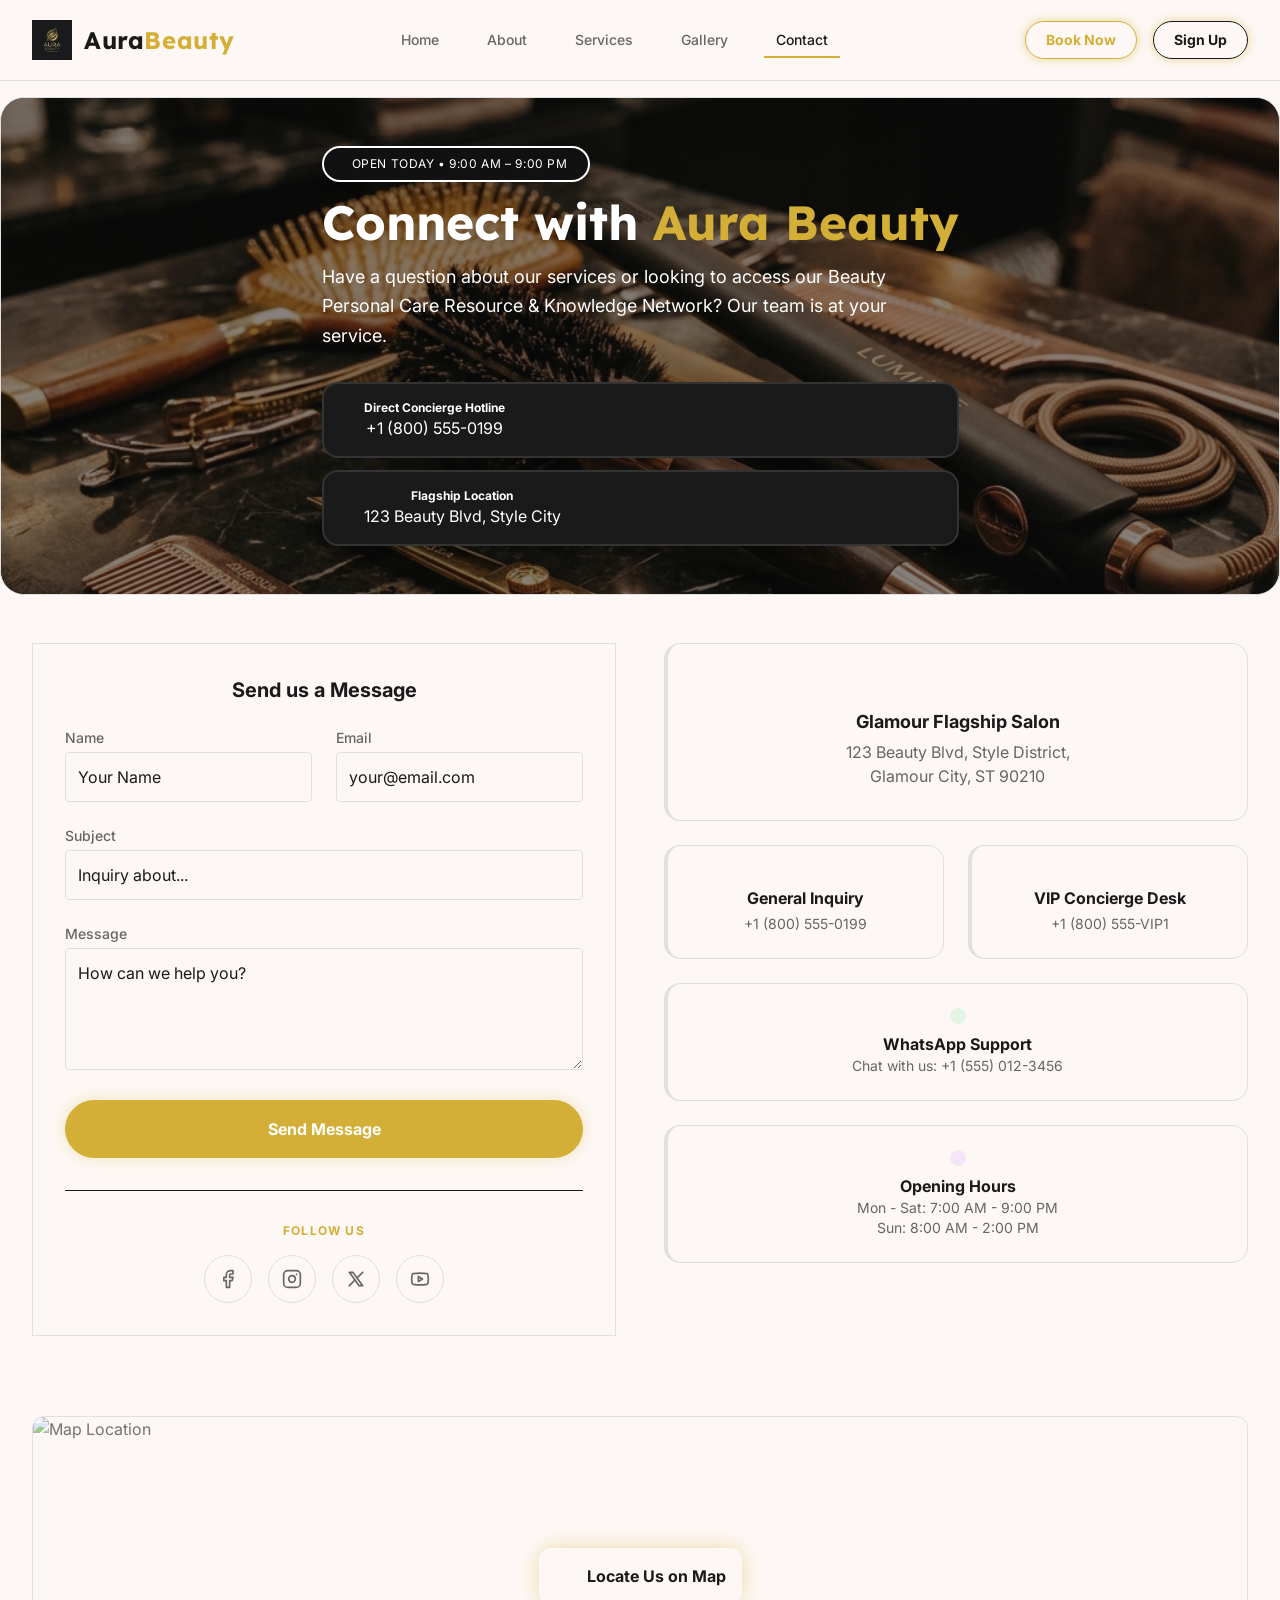
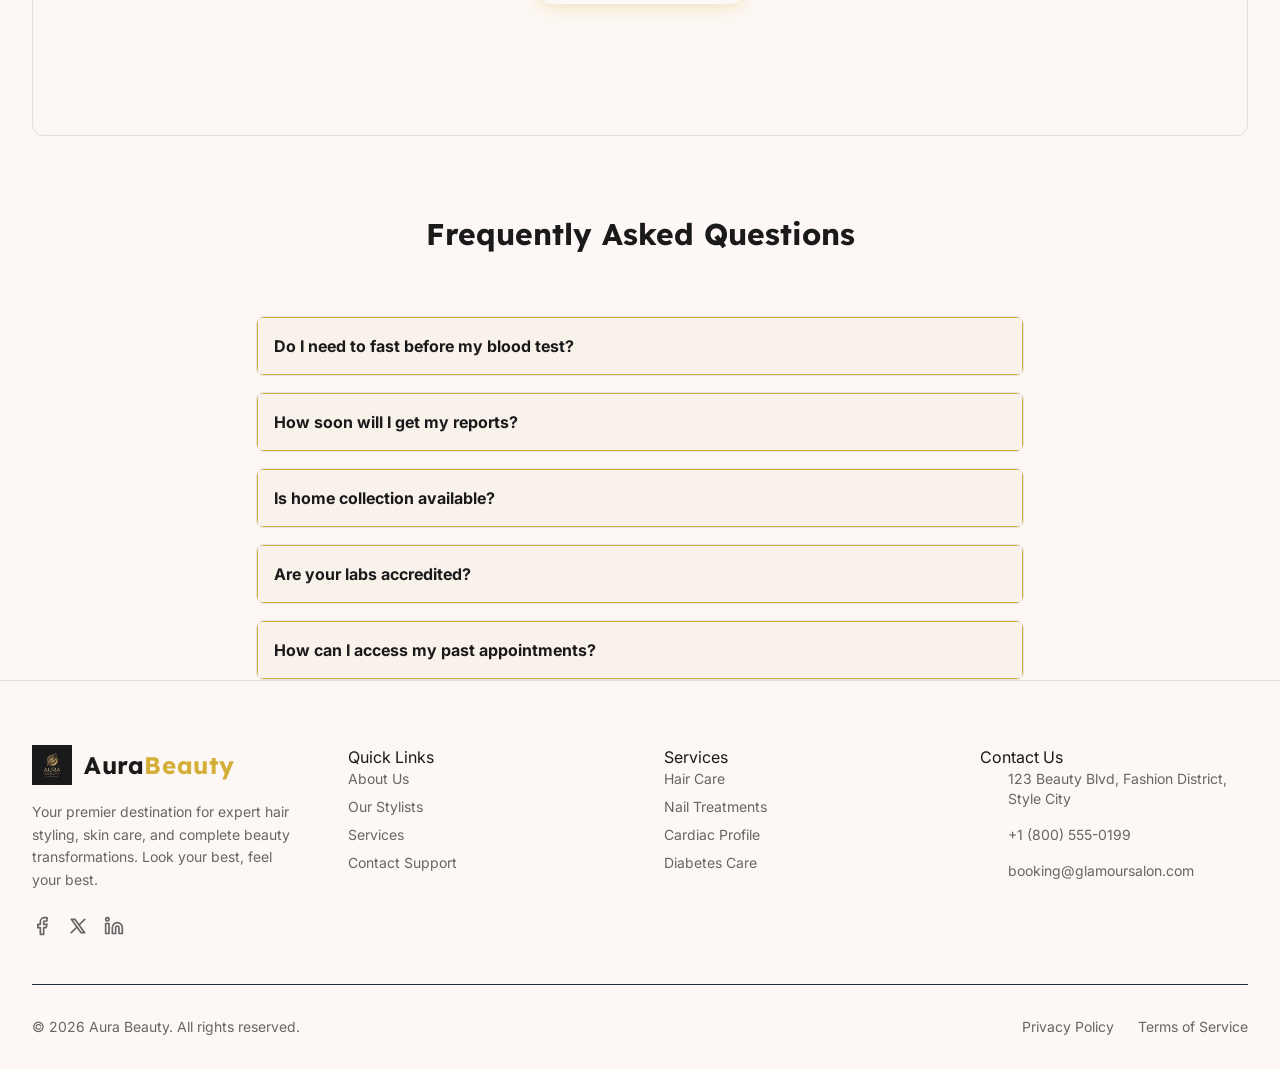
==== contact.html @ f12eea85 "UI/UX Enhancements and Bug Fixes" ====
﻿<!DOCTYPE html>
<html lang="en" data-theme="light">

<head>
    <meta charset="UTF-8">
    <meta name="viewport" content="width=device-width, initial-scale=1.0">
    <title>Contact Us | Aura Beauty</title>
    <meta name="description"
        content="Get in touch with Aura Beauty. We are here to assist you 24/7 with your health inquiries.">

    <!-- Fonts -->
    <link rel="preconnect" href="https://fonts.googleapis.com">
    <link rel="preconnect" href="https://fonts.gstatic.com" crossorigin>
    <link
        href="https://fonts.googleapis.com/css2?family=Inter:wght@300;400;500;700&family=Lexend+Deca:wght@400;700&display=swap"
        rel="stylesheet">

    <!-- CSS -->
    <script src="https://cdn.tailwindcss.com"></script>
    <link rel="stylesheet" href="assets/css/compiled.css">
    <link rel="stylesheet" href="assets/css/style.css">

    <!-- Favicon -->
    <link rel="icon" type="image/png" href="assets/images/new-logo.jpg">

</head>

<body class="bg-brand-bg text-brand-text transition-colors duration-300">

    <!-- Navbar -->
    <nav class="sticky top-0 z-50 bg-brand-bg border-b border-brand-border transition-colors duration-300">
        <div class="max-w-7xl mx-auto px-4 sm:px-6 lg:px-8">
            <div class="flex items-center justify-between h-20">
                <!-- Logo -->
                <a href="index.html" class="flex items-center cursor-pointer shrink-0">
                    <img src="assets/images/new-logo.jpg" alt="Aura Beauty Logo" width="40" height="40" style="max-height:40px; width:auto;" class="h-10 w-10 object-contain">
                    <span class="ms-3 text-2xl font-heading font-bold text-brand-text tracking-wide whitespace-nowrap">
                        Aura<span class="text-brand-accent">Beauty</span>
                    </span>
                </a>

                <!-- Desktop Menu (Centered) -->
                <div class="hidden min-[1100px]:flex items-center justify-center flex-1">
                    <div class="flex items-center gap-6 lg:gap-8">
                        <a href="index.html"
                            class="px-3 py-2 text-sm font-medium text-brand-textSec hover:text-brand-text transition-all duration-300 relative group whitespace-nowrap">Home<span
                                class="absolute bottom-0 start-0 w-full h-0.5 bg-brand-accent transform scale-x-0 group-hover:scale-x-100 transition-transform duration-300"></span>
                        </a>
                        <a href="about.html"
                            class="px-3 py-2 text-sm font-medium text-brand-textSec hover:text-brand-text transition-all duration-300 relative group whitespace-nowrap">
                            About
                            <span
                                class="absolute bottom-0 start-0 w-full h-0.5 bg-brand-accent transform scale-x-0 group-hover:scale-x-100 transition-transform duration-300"></span>
                        </a>
                        <a href="services.html"
                            class="px-3 py-2 text-sm font-medium text-brand-textSec hover:text-brand-text transition-all duration-300 relative group whitespace-nowrap">
                            Services
                            <span
                                class="absolute bottom-0 start-0 w-full h-0.5 bg-brand-accent transform scale-x-0 group-hover:scale-x-100 transition-transform duration-300"></span>
                        </a>
                        <a href="gallery.html"
                            class="px-3 py-2 text-sm font-medium text-brand-textSec hover:text-brand-text transition-all duration-300 relative group whitespace-nowrap">
                            Gallery
                            <span
                                class="absolute bottom-0 start-0 w-full h-0.5 bg-brand-accent transform scale-x-0 group-hover:scale-x-100 transition-transform duration-300"></span>
                        </a>
                        <a href="contact.html"
                            class="px-3 py-2 text-sm font-medium text-brand-text hover:text-brand-text transition-all duration-300 relative group whitespace-nowrap">
                            Contact
                            <span class="absolute bottom-0 start-0 w-full h-0.5 bg-brand-accent transition-transform duration-300"></span>
                        </a>
                    </div>
                </div>

                <!-- Action Buttons -->
                <div class="hidden min-[1100px]:flex items-center space-x-4 shrink-0">
                    <button id="theme-toggle"
                        class="p-2 rounded-full text-brand-textSec hover:text-brand-accent hover:bg-brand-bgSec transition-colors theme-icon"
                        aria-label="Toggle Theme">
                    </button>
                    
                    <a href="appointments.html"
                        class="px-5 py-2 rounded-full border border-brand-accent text-brand-accent hover:bg-brand-accent hover:text-white transition-all duration-300 text-sm font-bold shadow-neon hover:shadow-neon-strong whitespace-nowrap">Book
                        Now</a>
                    <a href="signup.html"
                        class="px-5 py-2 rounded-full border border-brand-accent text-brand-text hover:bg-brand-accent hover:text-white transition-all duration-300 text-sm font-bold shadow-neon hover:shadow-neon-strong whitespace-nowrap">Sign
                        Up</a>
                </div>

                <!-- Mobile Menu Button -->
                <div class="-me-2 flex min-[1100px]:hidden items-center space-x-4">
                    <button id="menu-toggle" aria-label="Toggle Menu"
                        class="inline-flex items-center justify-center p-2 rounded-md text-brand-textSec hover:text-brand-text hover:bg-brand-bgSec focus:outline-none">
                        <i data-lucide="menu" id="menu-open-icon" class="block h-8 w-8 text-brand-accent"></i>
                        <i data-lucide="x" id="menu-close-icon" class="hidden h-8 w-8 text-brand-accent"></i>
                    </button>
                </div>
            </div>
        </div>

        <!-- Mobile Menu (Hidden by default) -->
        <div id="mobile-menu"
            class="hidden min-[1100px]:hidden absolute top-20 start-0 w-full h-screen bg-black/50 z-40">
            <div
                class="absolute end-0 top-0 w-64 h-full bg-brand-bgSec shadow-2xl p-6 flex flex-col space-y-6 transform transition-transform duration-300 border-s border-brand-border overflow-y-auto">
                <div class="flex flex-col space-y-4">
                    <a href="index.html" class="text-lg font-medium text-brand-textSec hover:text-brand-accent">Home</a>
                    <a href="about.html"
                        class="text-lg font-medium text-brand-textSec hover:text-brand-accent">About</a>
                    <a href="services.html"
                        class="text-lg font-medium text-brand-textSec hover:text-brand-accent">Services</a>
                    <a href="gallery.html"
                        class="text-lg font-medium text-brand-textSec hover:text-brand-accent">Gallery</a>
                    <a href="contact.html"
                        class="text-lg font-medium text-brand-textSec hover:text-brand-accent">Contact</a>
                </div>

                <div class="pt-4 border-t border-brand-border flex flex-col space-y-3">
                    <a href="appointments.html"
                        class="px-5 py-2 rounded-full border border-brand-accent text-brand-accent hover:bg-brand-accent hover:text-white transition-all duration-300 text-sm font-bold shadow-neon hover:shadow-neon-strong text-center">Book
                        Now</a>
                    <a href="signup.html"
                        class="px-5 py-2 rounded-full border border-brand-accent text-brand-text hover:bg-brand-accent hover:text-white transition-all duration-300 text-sm font-bold shadow-neon hover:shadow-neon-strong text-center">Sign
                        Up</a>
                    <div class="flex justify-center items-center pt-2">
                        <button id="mobile-theme-toggle"
                            class="p-2 rounded-full text-brand-textSec hover:text-brand-accent hover:bg-brand-bgSec transition-colors theme-icon flex items-center justify-center">
                            <!-- Icon will be inserted by JS -->
                        </button>
                    </div>
                </div>
            </div>
        </div>
    </nav>

    <main class="min-h-screen bg-brand-bg pt-4 pb-12 transition-colors duration-300">
        <!-- Unique Contact Hero Banner -->
        <div
            class="hero-section relative min-h-[55vh] md:min-h-[60vh] lg:min-h-[80vh] py-12 lg:py-16 flex flex-col items-center justify-center mb-12 overflow-hidden rounded-3xl mx-4 sm:mx-6 lg:mx-8 border border-brand-border text-center">
            <!-- Background Image Overlay -->
            <div class="absolute inset-0 z-0">
                <img src="assets/images/salon-cta-bg.png" alt="Aura Beauty Contact"
                    class="w-full h-full object-cover opacity-50 transition-opacity">
                <div
                    class="absolute inset-0 bg-gradient-to-r from-black/85 via-black/65 to-brand-bgSec/70">
                </div>
            </div>
            <div
                class="max-w-7xl mx-auto px-6 lg:px-12 relative z-10 grid grid-cols-1 lg:grid-cols-12 gap-8 items-center">
                <div class="lg:col-span-7 text-left space-y-4">
                    <div
                        class="inline-flex items-center space-x-2 bg-brand-bg border-2 border-emerald-500 rounded-full px-5 py-2 text-emerald-500 dark:text-emerald-400 text-xs font-extrabold uppercase tracking-wider shadow-lg">
                        <span class="relative flex h-2.5 w-2.5 me-1">
                            <span
                                class="animate-ping absolute inline-flex h-full w-full rounded-full bg-emerald-400 opacity-75"></span>
                            <span class="relative inline-flex rounded-full h-2.5 w-2.5 bg-emerald-500"></span>
                        </span>
                        <span>Open Today • 9:00 AM – 9:00 PM</span>
                    </div>
                    <h1 class="hero-title text-4xl md:text-5xl font-heading font-bold text-brand-text drop-shadow-md">
                        Connect with <span class="text-brand-accent gold-text-stroke">Aura Beauty</span>
                    </h1>
                    <p class="hero-desc text-lg text-brand-text font-semibold max-w-xl leading-relaxed drop-shadow-xs">
                        Have a question about our services or looking to access our Beauty Personal Care Resource & Knowledge Network? Our team is at your service.
                    </p>
                </div>

                <!-- Quick Connect Info Pills -->
                <div class="lg:col-span-5 space-y-3">
                    <div
                        class="flex items-center p-4 bg-brand-bgSec border-2 border-brand-accent/60 rounded-2xl shadow-xl hover:border-brand-accent transition-all">
                        <div class="p-3 bg-brand-accent/20 rounded-xl me-4 shrink-0 shadow-inner">
                            <i data-lucide="phone-call" class="h-6 w-6 text-brand-accent"></i>
                        </div>
                        <div>
                            <span class="text-xs text-brand-textSec font-bold block">Direct Concierge Hotline</span>
                            <span class="text-base md:text-lg font-extrabold text-brand-text block">+1 (800) 555-0199</span>
                        </div>
                    </div>

                    <div
                        class="flex items-center p-4 bg-brand-bgSec border-2 border-brand-accent/60 rounded-2xl shadow-xl hover:border-brand-accent transition-all">
                        <div class="p-3 bg-brand-accent/20 rounded-xl me-4 shrink-0 shadow-inner">
                            <i data-lucide="map-pin" class="h-6 w-6 text-brand-accent"></i>
                        </div>
                        <div>
                            <span class="text-xs text-brand-textSec font-bold block">Flagship Location</span>
                            <span class="text-base md:text-lg font-extrabold text-brand-text block">123 Beauty Blvd, Style City</span>
                        </div>
                    </div>
                </div>
            </div>
        </div>

        <div class="max-w-7xl mx-auto px-4 sm:px-6 lg:px-8">
            <div class="grid grid-cols-1 lg:grid-cols-2 gap-12 mb-20">
                <!-- Contact Form -->
                <div class="bg-brand-bgSec/40 border border-brand-border p-8 rounded-[24px]">
                    <h3 class="text-xl font-bold text-brand-text mb-6 text-center">Send us a Message</h3>
                    <form class="space-y-6" onsubmit="event.preventDefault(); alert('Message sent successfully!');">
                        <div class="grid grid-cols-1 md:grid-cols-2 gap-6">
                            <div>
                                <label class="block text-sm font-medium text-brand-textSec mb-1">Name</label>
                                <input type="text"
                                    class="w-full bg-brand-bg border border-brand-border rounded p-3 text-brand-text focus:border-brand-accent focus:outline-none"
                                    placeholder="Your Name" required>
                            </div>
                            <div>
                                <label class="block text-sm font-medium text-brand-textSec mb-1">Email</label>
                                <input type="email"
                                    class="w-full bg-brand-bg border border-brand-border rounded p-3 text-brand-text focus:border-brand-accent focus:outline-none"
                                    placeholder="your@email.com" required>
                            </div>
                        </div>
                        <div>
                            <label class="block text-sm font-medium text-brand-textSec mb-1">Subject</label>
                            <input type="text"
                                class="w-full bg-brand-bg border border-brand-border rounded p-3 text-brand-text focus:border-brand-accent focus:outline-none"
                                placeholder="Inquiry about..." required>
                        </div>
                        <div>
                            <label class="block text-sm font-medium text-brand-textSec mb-1">Message</label>
                            <textarea rows="4"
                                class="w-full bg-brand-bg border border-brand-border rounded p-3 text-brand-text focus:border-brand-accent focus:outline-none"
                                placeholder="How can we help you?" required></textarea>
                        </div>
                        <button type="submit"
                            class="w-full py-4 rounded-full bg-brand-accent text-white font-bold shadow-[0_0_15px_rgba(212,175,55,0.3)] hover:shadow-[0_0_25px_rgba(212,175,55,0.6)] hover:bg-brand-accentSec transition-all duration-300">
                            Send Message
                        </button>
                    </form>

                    <!-- Follow Us Section -->
                    <div class="mt-8 pt-8 border-t border-brand-border/50 text-center">
                        <span class="block text-brand-accent text-xs font-bold uppercase tracking-widest mb-4">Follow
                            Us</span>
                        <div class="flex justify-center space-x-4">
                            <a href="#"
                                class="w-12 h-12 rounded-full border border-brand-border flex items-center justify-center text-brand-textSec hover:text-brand-accent hover:border-brand-accent hover:bg-brand-bgSec hover:scale-110 transition-all duration-300 hover:shadow-[0_0_15px_rgba(212,175,55,0.4)]">
                                <svg xmlns="http://www.w3.org/2000/svg" width="20" height="20" viewBox="0 0 24 24"
                                    fill="none" stroke="currentColor" stroke-width="2" stroke-linecap="round"
                                    stroke-linejoin="round" class="h-5 w-5">
                                    <path d="M18 2h-3a5 5 0 0 0-5 5v3H7v4h3v8h4v-8h3l1-4h-4V7a1 1 0 0 1 1-1h3z" />
                                </svg>
                            </a>
                            <a href="#"
                                class="w-12 h-12 rounded-full border border-brand-border flex items-center justify-center text-brand-textSec hover:text-brand-accent hover:border-brand-accent hover:bg-brand-bgSec hover:scale-110 transition-all duration-300 hover:shadow-[0_0_15px_rgba(212,175,55,0.4)]">
                                <svg xmlns="http://www.w3.org/2000/svg" width="20" height="20" viewBox="0 0 24 24"
                                    fill="none" stroke="currentColor" stroke-width="2" stroke-linecap="round"
                                    stroke-linejoin="round" class="h-5 w-5">
                                    <rect width="20" height="20" x="2" y="2" rx="5" ry="5" />
                                    <path d="M16 11.37A4 4 0 1 1 12.63 8 4 4 0 0 1 16 11.37z" />
                                    <line x1="17.5" x2="17.51" y1="6.5" y2="6.5" />
                                </svg>
                            </a>
                            <a href="#"
                                class="w-12 h-12 rounded-full border border-brand-border flex items-center justify-center text-brand-textSec hover:text-brand-accent hover:border-brand-accent hover:bg-brand-bgSec hover:scale-110 transition-all duration-300 hover:shadow-[0_0_15px_rgba(212,175,55,0.4)]">
                                <svg xmlns="http://www.w3.org/2000/svg" width="20" height="20" viewBox="0 0 24 24"
                                    fill="none" stroke="currentColor" stroke-width="2" stroke-linecap="round"
                                    stroke-linejoin="round" class="h-5 w-5">
                                    <path d="M4 4l11.733 16h4.267l-11.733 -16z" />
                                    <path d="M4 20l6.768 -6.768m2.46 -2.46l6.772 -6.772" />
                                </svg>
                            </a>
                            <a href="#"
                                class="w-12 h-12 rounded-full border border-brand-border flex items-center justify-center text-brand-textSec hover:text-brand-accent hover:border-brand-accent hover:bg-brand-bgSec hover:scale-110 transition-all duration-300 hover:shadow-[0_0_15px_rgba(212,175,55,0.4)]">
                                <svg xmlns="http://www.w3.org/2000/svg" width="20" height="20" viewBox="0 0 24 24"
                                    fill="none" stroke="currentColor" stroke-width="2" stroke-linecap="round"
                                    stroke-linejoin="round" class="h-5 w-5">
                                    <path
                                        d="M2.5 17a24.12 24.12 0 0 1 0-10 2 2 0 0 1 1.4-1.4 49.56 49.56 0 0 1 16.2 0A2 2 0 0 1 21.5 7a24.12 24.12 0 0 1 0 10 2 2 0 0 1-1.4 1.4 49.55 49.55 0 0 1-16.2 0A2 2 0 0 1 2.5 17z" />
                                    <path d="m10 15 5-3-5-3z" />
                                </svg>
                            </a>
                        </div>
                    </div>
                </div>

                <!-- Contact Info -->
                <div class="space-y-6">
                    <div
                        class="bg-linear-to-br from-brand-bgSec to-brand-bg border border-brand-border border-s-4 border-s-brand-accent p-8 rounded-2xl text-center">
                        <div class="flex flex-col items-center space-y-2">
                            <div class="p-3 bg-brand-bg rounded-lg text-brand-accent"><i data-lucide="map-pin"
                                    class="h-8 w-8"></i></div>
                            <div>
                                <h4 class="font-bold text-brand-text text-lg">Glamour Flagship Salon</h4>
                                <p class="text-brand-textSec mt-1">123 Beauty Blvd, Style District,<br>Glamour City, ST 90210</p>
                            </div>
                        </div>
                    </div>

                    <div class="grid grid-cols-1 md:grid-cols-2 gap-6 text-center">
                        <div
                            class="bg-brand-bgSec/40 border border-brand-border border-s-4 border-s-blue-500 p-6 rounded-2xl flex flex-col items-center">
                            <div class="mb-4 text-blue-400"><i data-lucide="phone" class="h-6 w-6"></i></div>
                            <h4 class="font-bold text-brand-text">General Inquiry</h4>
                            <p class="text-brand-textSec text-sm mt-1">+1 (800) 555-0199</p>
                        </div>
                        <div
                            class="bg-brand-bgSec/40 border border-brand-border border-s-4 border-s-brand-accent p-6 rounded-2xl flex flex-col items-center">
                            <div class="mb-4 text-brand-accent"><i data-lucide="sparkles" class="h-6 w-6"></i></div>
                            <h4 class="font-bold text-brand-text">VIP Concierge Desk</h4>
                            <p class="text-brand-textSec text-sm mt-1">+1 (800) 555-VIP1</p>
                        </div>
                    </div>

                    <div
                        class="bg-brand-bgSec/40 border border-brand-border border-s-4 border-s-green-500 p-6 rounded-2xl text-center">
                        <div class="flex flex-col items-center space-y-2">
                            <div class="p-2 bg-green-500/10 rounded-full text-green-500"><i data-lucide="message-circle"
                                    class="h-6 w-6"></i></div>
                            <div>
                                <h4 class="font-bold text-brand-text">WhatsApp Support</h4>
                                <p class="text-brand-textSec text-sm">Chat with us: +1 (555) 012-3456</p>
                            </div>
                        </div>
                    </div>

                    <div
                        class="bg-brand-bgSec/40 border border-brand-border border-s-4 border-s-purple-500 p-6 rounded-2xl text-center">
                        <div class="flex flex-col items-center space-y-2">
                            <div class="p-2 bg-purple-500/10 rounded-full text-purple-500"><i data-lucide="clock"
                                    class="h-6 w-6"></i></div>
                            <div>
                                <h4 class="font-bold text-brand-text">Opening Hours</h4>
                                <p class="text-brand-textSec text-sm">Mon - Sat: 7:00 AM - 9:00 PM</p>
                                <p class="text-brand-textSec text-sm">Sun: 8:00 AM - 2:00 PM</p>
                            </div>
                        </div>
                    </div>
                </div>
            </div>

            <!-- Map Placeholder -->
            <div class="mb-20 rounded-xl overflow-hidden border border-brand-border h-80 relative group">
                <img src="https://images.unsplash.com/photo-1524661135-423995f22d0b?ixlib=rb-1.2.1&auto=format&fit=crop&w=1950&q=80"
                    alt="Map Location"
                    class="w-full h-full object-cover opacity-60 group-hover:opacity-40 transition-opacity" />
                <div class="absolute inset-0 flex items-center justify-center">
                    <div class="bg-brand-bg/90 p-4 rounded-xl flex items-center shadow-[0_0_20px_rgba(212,175,55,0.4)]">
                        <i data-lucide="map-pin" class="text-brand-accent h-6 w-6 me-2"></i>
                        <span class="font-bold text-brand-text">Locate Us on Map</span>
                    </div>
                </div>
            </div>

            <!-- FAQ Section -->
            <div class="max-w-3xl mx-auto">
                <div class="text-center mb-16">
                    <h2 class="text-3xl font-heading font-bold text-brand-text mb-4">Frequently Asked Questions</h2>
                </div>
                <div class="space-y-4">
                    <!-- FAQ 1 -->
                    <div class="border border-brand-border rounded-lg bg-brand-bgSec overflow-hidden">
                        <button
                            onclick="this.nextElementSibling.classList.toggle('hidden'); this.querySelector('.faq-icon-up').classList.toggle('hidden'); this.querySelector('.faq-icon-down').classList.toggle('hidden');"
                            class="w-full flex justify-between items-center p-4 text-left hover:bg-brand-bg transition-colors focus:outline-none">
                            <span class="font-bold text-brand-text">Do I need to fast before my blood test?</span>
                            <i data-lucide="chevron-down" class="faq-icon-down h-5 w-5 text-brand-textSec"></i>
                            <i data-lucide="chevron-up" class="faq-icon-up h-5 w-5 text-brand-accent hidden"></i>
                        </button>
                        <div
                            class="hidden p-4 pt-0 text-brand-textSec text-sm border-t border-brand-border mt-2 bg-brand-bg/50">
                            For tests like Lipid Profile and Fasting Blood Sugar, 10-12 hours of fasting is required.
                            For others like CBC, no fasting is needed. Please check the specific test details.
                        </div>
                    </div>
                    <!-- FAQ 2 -->
                    <div class="border border-brand-border rounded-lg bg-brand-bgSec overflow-hidden">
                        <button
                            onclick="this.nextElementSibling.classList.toggle('hidden'); this.querySelector('.faq-icon-up').classList.toggle('hidden'); this.querySelector('.faq-icon-down').classList.toggle('hidden');"
                            class="w-full flex justify-between items-center p-4 text-left hover:bg-brand-bg transition-colors focus:outline-none">
                            <span class="font-bold text-brand-text">How soon will I get my reports?</span>
                            <i data-lucide="chevron-down" class="faq-icon-down h-5 w-5 text-brand-textSec"></i>
                            <i data-lucide="chevron-up" class="faq-icon-up h-5 w-5 text-brand-accent hidden"></i>
                        </button>
                        <div
                            class="hidden p-4 pt-0 text-brand-textSec text-sm border-t border-brand-border mt-2 bg-brand-bg/50">
                            Most routine reports (CBC, Thyroid, Sugar) are available within 6-12 hours. Specialized
                            tests may take 24-48 hours. You will be notified via SMS.
                        </div>
                    </div>
                    <!-- FAQ 3 -->
                    <div class="border border-brand-border rounded-lg bg-brand-bgSec overflow-hidden">
                        <button
                            onclick="this.nextElementSibling.classList.toggle('hidden'); this.querySelector('.faq-icon-up').classList.toggle('hidden'); this.querySelector('.faq-icon-down').classList.toggle('hidden');"
                            class="w-full flex justify-between items-center p-4 text-left hover:bg-brand-bg transition-colors focus:outline-none">
                            <span class="font-bold text-brand-text">Is home collection available?</span>
                            <i data-lucide="chevron-down" class="faq-icon-down h-5 w-5 text-brand-textSec"></i>
                            <i data-lucide="chevron-up" class="faq-icon-up h-5 w-5 text-brand-accent hidden"></i>
                        </button>
                        <div
                            class="hidden p-4 pt-0 text-brand-textSec text-sm border-t border-brand-border mt-2 bg-brand-bg/50">
                            Yes, we offer home sample collection for a nominal fee of $15. You can select this option
                            while booking your appointment.
                        </div>
                    </div>
                    <!-- FAQ 4 -->
                    <div class="border border-brand-border rounded-lg bg-brand-bgSec overflow-hidden">
                        <button
                            onclick="this.nextElementSibling.classList.toggle('hidden'); this.querySelector('.faq-icon-up').classList.toggle('hidden'); this.querySelector('.faq-icon-down').classList.toggle('hidden');"
                            class="w-full flex justify-between items-center p-4 text-left hover:bg-brand-bg transition-colors focus:outline-none">
                            <span class="font-bold text-brand-text">Are your labs accredited?</span>
                            <i data-lucide="chevron-down" class="faq-icon-down h-5 w-5 text-brand-textSec"></i>
                            <i data-lucide="chevron-up" class="faq-icon-up h-5 w-5 text-brand-accent hidden"></i>
                        </button>
                        <div
                            class="hidden p-4 pt-0 text-brand-textSec text-sm border-t border-brand-border mt-2 bg-brand-bg/50">
                            Absolutely. Aura Beauty is certified and licensed, ensuring the highest standards of
                            safety
                            and beauty care.
                        </div>
                    </div>
                    <!-- FAQ 5 -->
                    <div class="border border-brand-border rounded-lg bg-brand-bgSec overflow-hidden">
                        <button
                            onclick="this.nextElementSibling.classList.toggle('hidden'); this.querySelector('.faq-icon-up').classList.toggle('hidden'); this.querySelector('.faq-icon-down').classList.toggle('hidden');"
                            class="w-full flex justify-between items-center p-4 text-left hover:bg-brand-bg transition-colors focus:outline-none">
                            <span class="font-bold text-brand-text">How can I access my past appointments?</span>
                            <i data-lucide="chevron-down" class="faq-icon-down h-5 w-5 text-brand-textSec"></i>
                            <i data-lucide="chevron-up" class="faq-icon-up h-5 w-5 text-brand-accent hidden"></i>
                        </button>
                        <div
                            class="hidden p-4 pt-0 text-brand-textSec text-sm border-t border-brand-border mt-2 bg-brand-bg/50">
                            You can log in to your account using your email and password to view and
                            manage historical bookings.
                        </div>
                    </div>
                </div>
            </div>
        </div>
    </main>

    <!-- Footer -->
    <footer class="bg-brand-bg border-t border-brand-border pt-16 pb-8 transition-colors duration-300">
        <div class="max-w-7xl mx-auto px-4 sm:px-6 lg:px-8">
            <div class="grid grid-cols-1 md:grid-cols-2 lg:grid-cols-4 gap-12 mb-12">
                <div class="space-y-4">
                    <a href="index.html" class="flex items-center cursor-pointer">
                        <img src="assets/images/new-logo.jpg" alt="Aura Beauty Logo" class="h-10 w-10 object-contain">
                        <span class="ms-3 text-2xl font-heading font-bold text-brand-text tracking-wide">
                            Aura<span class="text-brand-accent">Beauty</span>
                        </span>
                    </a>
                    <p class="text-brand-textSec text-sm leading-relaxed">
                        Your premier destination for expert hair styling, skin care, and complete beauty
                        transformations. Look your best, feel your best.
                    </p>
                    <div class="flex gap-4 pt-2">
                        <a href="#"><svg xmlns="http://www.w3.org/2000/svg" width="24" height="24" viewBox="0 0 24 24" fill="none" stroke="currentColor" stroke-width="2" stroke-linecap="round" stroke-linejoin="round" class="h-5 w-5 text-brand-textSec cursor-pointer hover:text-brand-accent hover:-translate-y-1 transition-all duration-300"><path d="M18 2h-3a5 5 0 0 0-5 5v3H7v4h3v8h4v-8h3l1-4h-4V7a1 1 0 0 1 1-1h3z"></path></svg></a>
                        <a href="#"><svg xmlns="http://www.w3.org/2000/svg" width="24" height="24" viewBox="0 0 24 24" fill="none" stroke="currentColor" stroke-width="2" stroke-linecap="round" stroke-linejoin="round" class="h-5 w-5 text-brand-textSec cursor-pointer hover:text-brand-accent hover:-translate-y-1 transition-all duration-300"><path d="M4 4l11.733 16h4.267l-11.733 -16z"></path><path d="M4 20l6.768 -6.768m2.46 -2.46l6.772 -6.772"></path></svg></a>
                        <a href="#"><svg xmlns="http://www.w3.org/2000/svg" width="24" height="24" viewBox="0 0 24 24" fill="none" stroke="currentColor" stroke-width="2" stroke-linecap="round" stroke-linejoin="round" class="h-5 w-5 text-brand-textSec cursor-pointer hover:text-brand-accent hover:-translate-y-1 transition-all duration-300"><path d="M16 8a6 6 0 0 1 6 6v7h-4v-7a2 2 0 0 0-2-2 2 2 0 0 0-2 2v7h-4v-7a6 6 0 0 1 6-6z"></path><rect x="2" y="9" width="4" height="12"></rect><circle cx="4" cy="4" r="2"></circle></svg></a>
                    </div>
                </div>

                <div>
                    <h3 class=\"text-brand-text font-bold mb-4 inline-block pb-1\">Quick
                        Links</h3>
                    <ul class="space-y-2 text-sm text-brand-textSec">
                        <li><a href="about.html" class=\"text-brand-textSec\">About Us</a></li>
                        <li><a href="about.html" class=\"text-brand-textSec\">Our Stylists</a>
                        </li>
                        <li><a href="services.html" class=\"text-brand-textSec\">Services</a>
                        </li>
                        <li><a href="contact.html" class=\"text-brand-textSec\">Contact Support</a>
                        </li>
                    </ul>
                </div>

                <div>
                    <h3 class=\"text-brand-text font-bold mb-4 inline-block pb-1\">Services
                    </h3>
                    <ul class="space-y-2 text-sm text-brand-textSec">
                        <li><a href="services.html?category=Hair Care"
                                class=\"text-brand-textSec\">Hair Care</a></li>
                        <li><a href="services.html?category=Nail Treatments"
                                class=\"text-brand-textSec\">Nail Treatments</a></li>
                        <li><a href="services.html?category=Cardiac"
                                class=\"text-brand-textSec\">Cardiac Profile</a></li>
                        <li><a href="services.html?category=Diabetes"
                                class=\"text-brand-textSec\">Diabetes Care</a></li>
                    </ul>
                </div>

                <div>
                    <h3 class=\"text-brand-text font-bold mb-4 inline-block pb-1\">Contact Us
                    </h3>
                    <ul class="space-y-4 text-sm text-brand-textSec">
                        <li class="flex items-start">
                            <i data-lucide="map-pin" class="h-5 w-5 text-brand-accent me-2 shrink-0"></i>
                            <span>123 Beauty Blvd, Fashion District, Style City</span>
                        </li>
                        <li class="flex items-center">
                            <i data-lucide="phone" class="h-5 w-5 text-brand-accent me-2 shrink-0"></i>
                            <span>+1 (800) 555-0199</span>
                        </li>
                        <li class="flex items-center">
                            <i data-lucide="mail" class="h-5 w-5 text-brand-accent me-2 shrink-0"></i>
                            <span>booking@glamoursalon.com</span>
                        </li>
                    </ul>
                </div>
            </div>

            <div class="border-t border-gray-800 pt-8 flex flex-col md:flex-row justify-between items-center">
                <p class="text-brand-textSec text-sm">© 2026 Aura Beauty. All rights reserved.</p>
                <div class="flex space-x-6 text-sm text-brand-textSec mt-4 md:mt-0">
                    <a href="#" class="hover:text-brand-text">Privacy Policy</a>
                    <a href="#" class="hover:text-brand-text">Terms of Service</a>
                </div>
            </div>
        </div>
    </footer>

    <!-- Scripts -->
    <script src="https://unpkg.com/lucide@latest"></script>
    <script>
        lucide.createIcons();
    </script>
    <script src="assets/js/main.js"></script>
</body>

</html>
---- assets/css/style.css ----
@import "tailwindcss";

:root {
  --color-brand-bg: var(--brand-bg);
  --color-brand-bgSec: var(--brand-bgSec);
  --color-brand-accent: var(--brand-accent);
  --color-brand-accentSec: var(--brand-accentSec);
  --color-brand-text: var(--brand-text);
  --color-brand-textSec: var(--brand-textSec);
  --color-brand-border: var(--brand-border);
  --font-heading: 'Lexend Deca', sans-serif;
  --shadow-neon: 0 0 10px rgba(212, 175, 55, 0.5);
  --shadow-neon-strong: 0 0 20px rgba(212, 175, 55, 0.8);
}

:root {
  /* Default Dark Mode */
  --brand-bg: #111111;
  --brand-bgSec: #1a1a1a;
  --brand-accent: #d4af37;
  --brand-accentSec: #c5a059;
  --brand-text: #FFFFFF;
  --brand-textSec: #cccccc;
  --brand-border: #333333;
}

[data-theme='light'] {
  --brand-bg: #FDF8F5;
  --brand-bgSec: #F9F2EB;
  --brand-accent: #d4af37;
  --brand-accentSec: #c5a059;
  --brand-text: #1a1a1a;
  --brand-textSec: #666666;
  --brand-border: #e0e0e0;
}

body {
  background-color: var(--brand-bg);
  color: var(--brand-text);
  transition: background-color 0.3s ease, color 0.3s ease;
  font-family: 'Inter', -apple-system, BlinkMacSystemFont, 'Segoe UI', Roboto, Oxygen, Ubuntu, Cantarell, 'Open Sans', 'Helvetica Neue', sans-serif;
  margin: 0;
}

.font-heading {
  font-family: 'Lexend Deca', sans-serif;
}

.scrollbar-hide::-webkit-scrollbar {
  display: none;
}

.scrollbar-hide {
  -ms-overflow-style: none;
  scrollbar-width: none;
}

/* Animations */
@keyframes float {

  0%,
  100% {
    transform: translateY(0);
  }

  50% {
    transform: translateY(-20px);
  }
}

.animate-float {
  animation: float 6s ease-in-out infinite;
}

.shadow-neon {
  box-shadow: 0 0 10px rgba(212, 175, 55, 0.5);
}

.shadow-neon-strong {
  box-shadow: 0 0 20px rgba(212, 175, 55, 0.8);
}

/* Base Tailwind-like Utility overrides */
.bg-brand-bg {
  background-color: var(--brand-bg);
}

.bg-brand-bgSec {
  background-color: var(--brand-bgSec);
}

.text-brand-text {
  color: var(--brand-text);
}

.text-brand-textSec {
  color: var(--brand-textSec);
}

.text-brand-accent {
  color: var(--brand-accent);
}

.border-brand-border {
  border-color: var(--brand-border);
}

/* Home V2 Specific */
@keyframes marquee {
  0% {
    transform: translateX(0);
  }

  100% {
    transform: translateX(-50%);
  }
}

@keyframes pulse-slow {

  0%,
  100% {
    opacity: 0.2;
    transform: scale(1);
  }

  50% {
    opacity: 0.4;
    transform: scale(1.1);
  }
}

.animate-pulse-slow {
  animation: pulse-slow 8s ease-in-out infinite;
}

.perspective-1000 {
  perspective: 1000px;
}

.rotate-y-12 {
  transform: rotateY(12deg);
}

/* ========================================
   Universal Button Styling
   ======================================== */

/* Smooth transitions for all interactive elements */
a[class*="rounded-full"][class*="px-"],
button,
input[type="submit"] {
  transition: transform 0.3s ease, box-shadow 0.3s ease, background-color 0.3s ease, color 0.3s ease, border-color 0.3s ease !important;
}

/* Hover lift for interactive elements */
a[class*="rounded-full"][class*="px-"]:hover,
button:not(.theme-icon):not(#menu-toggle):hover,
input[type="submit"]:hover {
  transform: translateY(-3px) !important;
}

/* Outlined / bordered buttons - gold border, invert on hover */
button:not(.theme-icon):not(#menu-toggle):not(.icon-btn):not(.social-btn),
input[type="submit"] {
  border: 1px solid var(--brand-accent) !important;
}

button:not(.theme-icon):not(#menu-toggle):not(.icon-btn):not(.social-btn):hover,
input[type="submit"]:hover {
  background-color: var(--brand-accent) !important;
  color: #111 !important;
  /* distinct text color on hover for outlined buttons */
}

/* Gold text utility for hero visibility */
.hero-gold-text,
.text-brand-accent-stroke,
.gold-text-stroke {
  color: var(--brand-accent) !important;
  text-shadow: none !important;
  -webkit-text-stroke: 0 !important;
}

/* ========================================
   Hero Section Universal Dark Theme Lock
   ======================================== */

/* Ensure Hero Section ALWAYS maintains dark mode appearance in both Light and Dark themes */
.hero-section,
[data-theme='light'] .hero-section {
  background-color: #111111 !important;
  color: #ffffff !important;
}

/* Force hero headings to stay bright WHITE in all themes */
.hero-section h1,
.hero-section h2,
.hero-section h3,
.hero-title,
[data-theme='light'] .hero-section h1,
[data-theme='light'] .hero-section h2,
[data-theme='light'] .hero-section h3,
[data-theme='light'] .hero-title {
  color: #ffffff !important;
  -webkit-text-stroke: 0 !important;
  text-shadow: none !important;
}

/* Force hero subtext to stay bright WHITE in all themes */
.hero-section p,
.hero-desc,
[data-theme='light'] .hero-section p,
[data-theme='light'] .hero-desc {
  color: #e5e5e5 !important;
  -webkit-text-stroke: 0 !important;
  text-shadow: none !important;
}

/* Force gold accent text in hero sections to stay GOLD in all themes */
.hero-section .text-brand-accent,
.hero-section .gold-text-stroke,
.hero-section .hero-gold-text,
.hero-section .text-brand-accent-stroke,
[data-theme='light'] .hero-section .text-brand-accent,
[data-theme='light'] .hero-section .gold-text-stroke,
[data-theme='light'] .hero-section .hero-gold-text {
  color: #d4af37 !important;
  -webkit-text-stroke: 0 !important;
  text-shadow: none !important;
}

/* Force badge pills and category pills in hero section to stay dark background with gold/white text */
.hero-section div[class*="rounded-full"][class*="border-2"],
.hero-section span[class*="rounded-full"]:not(.bg-brand-accent):not(.text-black),
[data-theme='light'] .hero-section div[class*="rounded-full"][class*="border-2"],
[data-theme='light'] .hero-section span[class*="rounded-full"]:not(.bg-brand-accent):not(.text-black) {
  background-color: #111111 !important;
  color: #ffffff !important;
}

.hero-section span[class*="rounded-full"].bg-brand-accent,
.hero-section span[class*="rounded-full"].text-black,
[data-theme='light'] .hero-section span[class*="rounded-full"].bg-brand-accent,
[data-theme='light'] .hero-section span[class*="rounded-full"].text-black {
  background-color: var(--brand-accent) !important;
  color: #000000 !important;
}

/* Force stat cards inside hero section to stay dark background with white text & gold numbers */
.hero-section div[class*="bg-brand-bgSec"],
[data-theme='light'] .hero-section div[class*="bg-brand-bgSec"] {
  background-color: #1a1a1a !important;
  border-color: #333333 !important;
}

.hero-section div[class*="bg-brand-bgSec"] span:not(.text-black),
[data-theme='light'] .hero-section div[class*="bg-brand-bgSec"] span:not(.text-black) {
  color: #ffffff !important;
}

.hero-section div[class*="bg-brand-bgSec"] span.text-brand-accent,
[data-theme='light'] .hero-section div[class*="bg-brand-bgSec"] span.text-brand-accent {
  color: #d4af37 !important;
}

/* Force outlined hero buttons to stay dark background with crisp WHITE text */
.hero-section a:not([class*="bg-brand-accent"]),
.hero-section a.text-brand-text:not([class*="bg-brand-accent"]),
[data-theme='light'] .hero-section a:not([class*="bg-brand-accent"]),
[data-theme='light'] .hero-section a.text-brand-text:not([class*="bg-brand-accent"]) {
  background-color: rgba(17, 17, 17, 0.85) !important;
  color: #ffffff !important;
  border-color: rgba(255, 255, 255, 0.85) !important;
}

/* Hover state for outlined hero buttons - fills gold with black text */
.hero-section a:not([class*="bg-brand-accent"]):hover,
.hero-section a.text-brand-text:not([class*="bg-brand-accent"]):hover,
[data-theme='light'] .hero-section a:not([class*="bg-brand-accent"]):hover,
[data-theme='light'] .hero-section a.text-brand-text:not([class*="bg-brand-accent"]):hover {
  background-color: var(--brand-accent) !important;
  color: #000000 !important;
  border-color: var(--brand-accent) !important;
}

/* Universal High Contrast Hero Text Lock for all child text elements */
.hero-section .text-brand-text,
[data-theme='light'] .hero-section .text-brand-text {
  color: #ffffff !important;
}

.hero-section .text-brand-textSec,
[data-theme='light'] .hero-section .text-brand-textSec {
  color: #d1d5db !important;
}

/* Primary filled CTA button inside hero sections */
.hero-section a.bg-brand-accent,
.hero-section button.bg-brand-accent,
[data-theme='light'] .hero-section a.bg-brand-accent,
[data-theme='light'] .hero-section button.bg-brand-accent {
  background-color: var(--brand-accent) !important;
  color: #000000 !important;
}

.hero-section a.bg-brand-accent:hover,
.hero-section button.bg-brand-accent:hover,
[data-theme='light'] .hero-section a.bg-brand-accent:hover,
[data-theme='light'] .hero-section button.bg-brand-accent:hover {
  background-color: #b8972e !important;
  color: #000000 !important;
}

/* Specific overrides for CTA buttons */
a[class*="bg-brand-accent"]:hover,
button[class*="bg-brand-accent"]:hover,
.bg-brand-accent:hover {
  background-color: #b8972e !important;
  /* a noticeably darker gold for active state */
}

/* ========================================
   Signature Packages Tab View (768px) & Card Alignment
   ======================================== */

/* Package Card Feature List - Center-Left Alignment System */
.package-card ul {
  display: inline-flex !important;
  flex-direction: column !important;
  align-items: flex-start !important;
  width: fit-content !important;
  max-width: 100% !important;
  margin-left: auto !important;
  margin-right: auto !important;
  text-align: left !important;
}

.package-card ul li {
  display: flex !important;
  align-items: center !important;
  justify-content: flex-start !important;
  text-align: left !important;
  gap: 0.75rem !important;
  width: 100% !important;
}

@media (max-width: 1023px) {
  .packages-grid {
    grid-template-columns: 1fr !important;
    justify-items: center !important;
    max-width: 680px !important;
    margin-left: auto !important;
    margin-right: auto !important;
  }

  .packages-grid .package-card {
    width: 100% !important;
    max-width: 620px !important;
    margin-left: auto !important;
    margin-right: auto !important;
    text-align: center !important;
  }

  .packages-grid .package-card .flex-1 {
    align-items: center !important;
  }

  .packages-grid .package-card span[class*="rounded-full"] {
    margin-left: auto !important;
    margin-right: auto !important;
  }

  .packages-grid .package-card div[class*="flex items-baseline"] {
    justify-content: center !important;
  }

  .packages-grid .package-card a[href*="appointments.html"] {
    max-width: 380px !important;
    margin-left: auto !important;
    margin-right: auto !important;
  }
}

.package-card {
  transition: transform 0.4s ease, box-shadow 0.4s ease, border-color 0.4s ease;
}

.package-card:hover {
  transform: translateY(-6px);
}

/* Global Card Hover Effect with High Contrast */
.bg-brand-bgSec.rounded-2xl:hover,
.bg-brand-bgSec.rounded-3xl:hover,
.bg-brand-bgSec\/40.rounded-2xl:hover,
.bg-brand-bgSec\/40.rounded-3xl:hover,
.package-card:hover {
  background-color: var(--brand-accent) !important;
  border-color: var(--brand-accent) !important;
}

.bg-brand-bgSec.rounded-2xl:hover *,
.bg-brand-bgSec.rounded-3xl:hover *,
.bg-brand-bgSec\/40.rounded-2xl:hover *,
.bg-brand-bgSec\/40.rounded-3xl:hover *,
.package-card:hover * {
  color: #000 !important;
  transition: color 0.3s ease, background-color 0.3s ease;
}

.bg-brand-bgSec.rounded-2xl:hover .bg-brand-bg svg,
.bg-brand-bgSec.rounded-2xl:hover .bg-brand-bg svg *,
.bg-brand-bgSec.rounded-3xl:hover .bg-brand-bg svg,
.bg-brand-bgSec.rounded-3xl:hover .bg-brand-bg svg *,
.bg-brand-bgSec\/40.rounded-2xl:hover .bg-brand-bg svg,
.bg-brand-bgSec\/40.rounded-2xl:hover .bg-brand-bg svg *,
.bg-brand-bgSec\/40.rounded-3xl:hover .bg-brand-bg svg,
.bg-brand-bgSec\/40.rounded-3xl:hover .bg-brand-bg svg *,
.package-card:hover .bg-brand-bg svg,
.package-card:hover .bg-brand-bg svg *,
.bg-brand-bgSec.rounded-2xl:hover .bg-brand-bg i,
.bg-brand-bgSec.rounded-3xl:hover .bg-brand-bg i,
.bg-brand-bgSec\/40.rounded-2xl:hover .bg-brand-bg i,
.bg-brand-bgSec\/40.rounded-3xl:hover .bg-brand-bg i,
.package-card:hover .bg-brand-bg i {
  color: var(--brand-accent) !important;
  stroke: var(--brand-accent) !important;
}

/* Invert buttons inside hovered cards for maximum contrast */
.bg-brand-bgSec.rounded-2xl:hover a[class*="rounded-full"],
.bg-brand-bgSec.rounded-3xl:hover a[class*="rounded-full"],
.bg-brand-bgSec\/40.rounded-2xl:hover a[class*="rounded-full"],
.bg-brand-bgSec\/40.rounded-3xl:hover a[class*="rounded-full"],
.package-card:hover a[class*="rounded-full"] {
  background-color: #000 !important;
  color: var(--brand-accent) !important;
  border-color: #000 !important;
}

/* Fix for gallery hover effects that were purged from Tailwind */
.group:hover .group-hover\:opacity-100 {
  opacity: 1 !important;
}
.group:hover .group-hover\:scale-105 {
  transform: scale(1.05) !important;
}
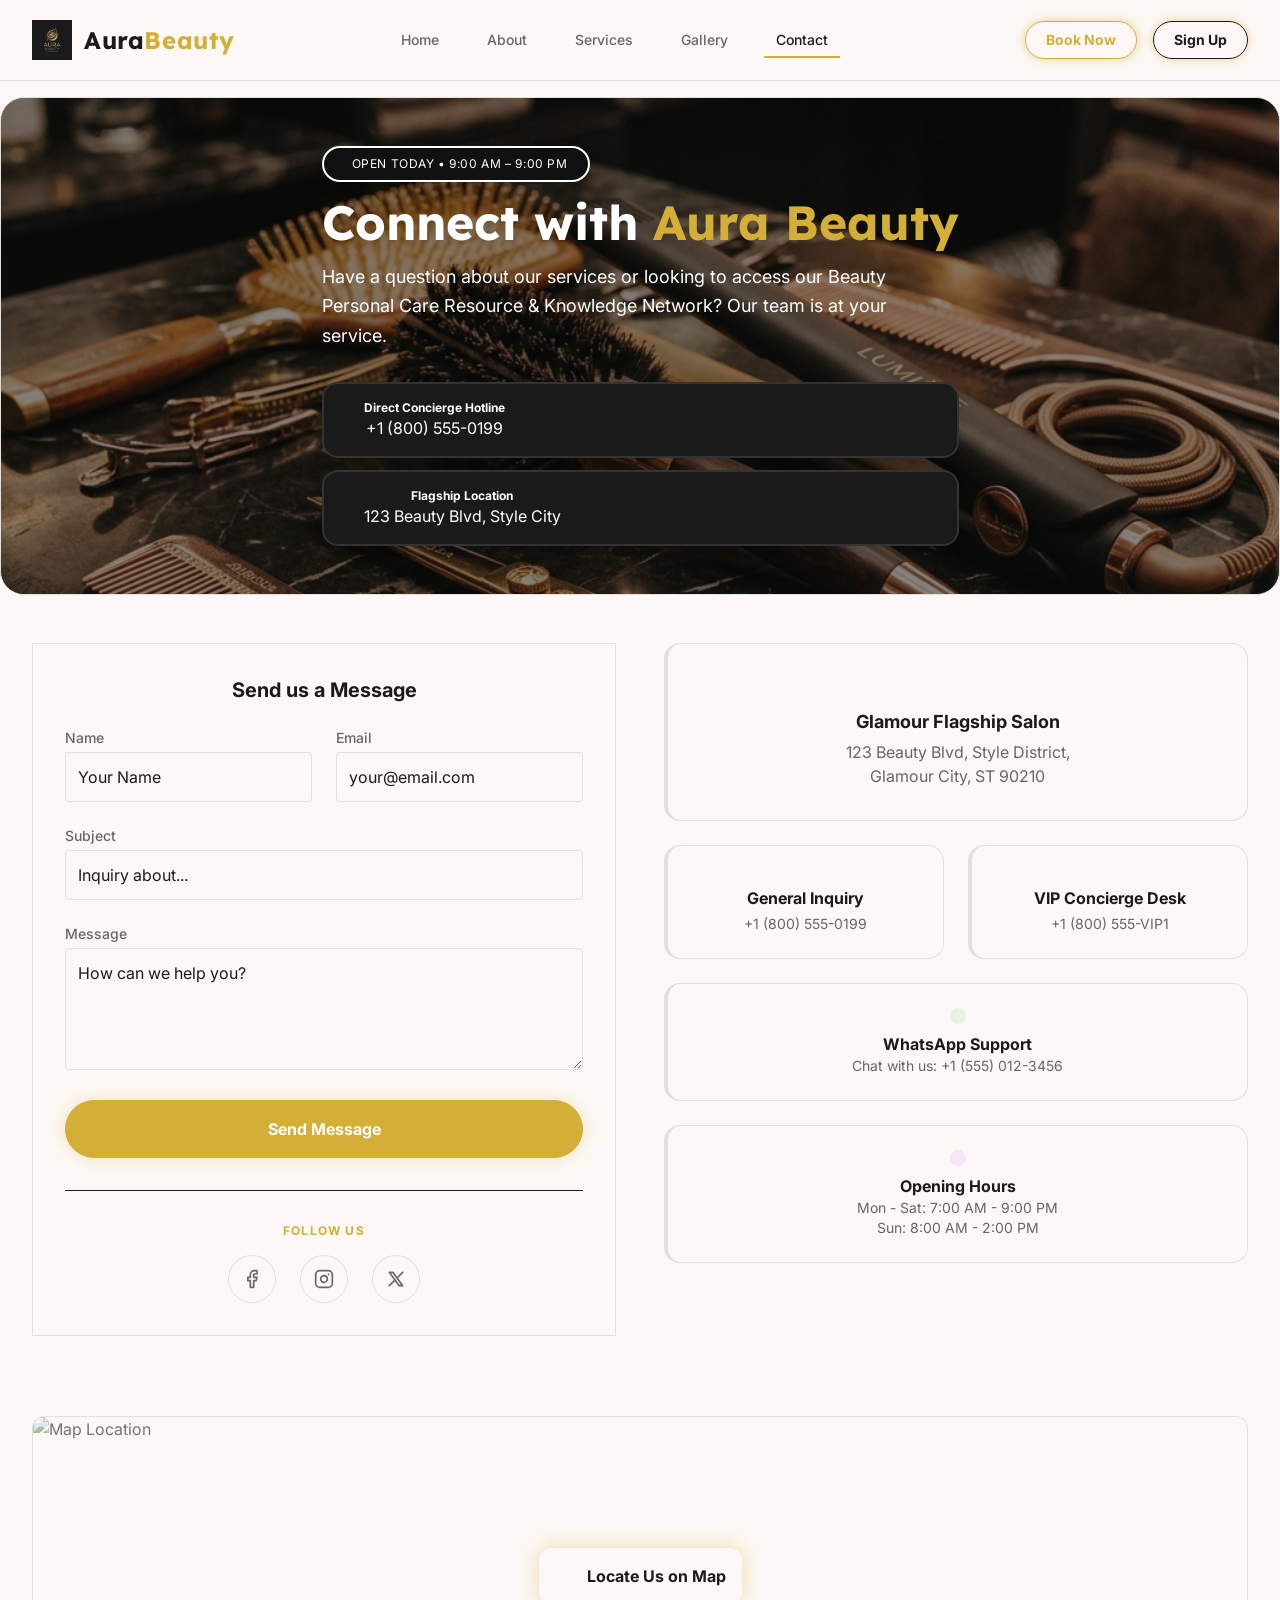
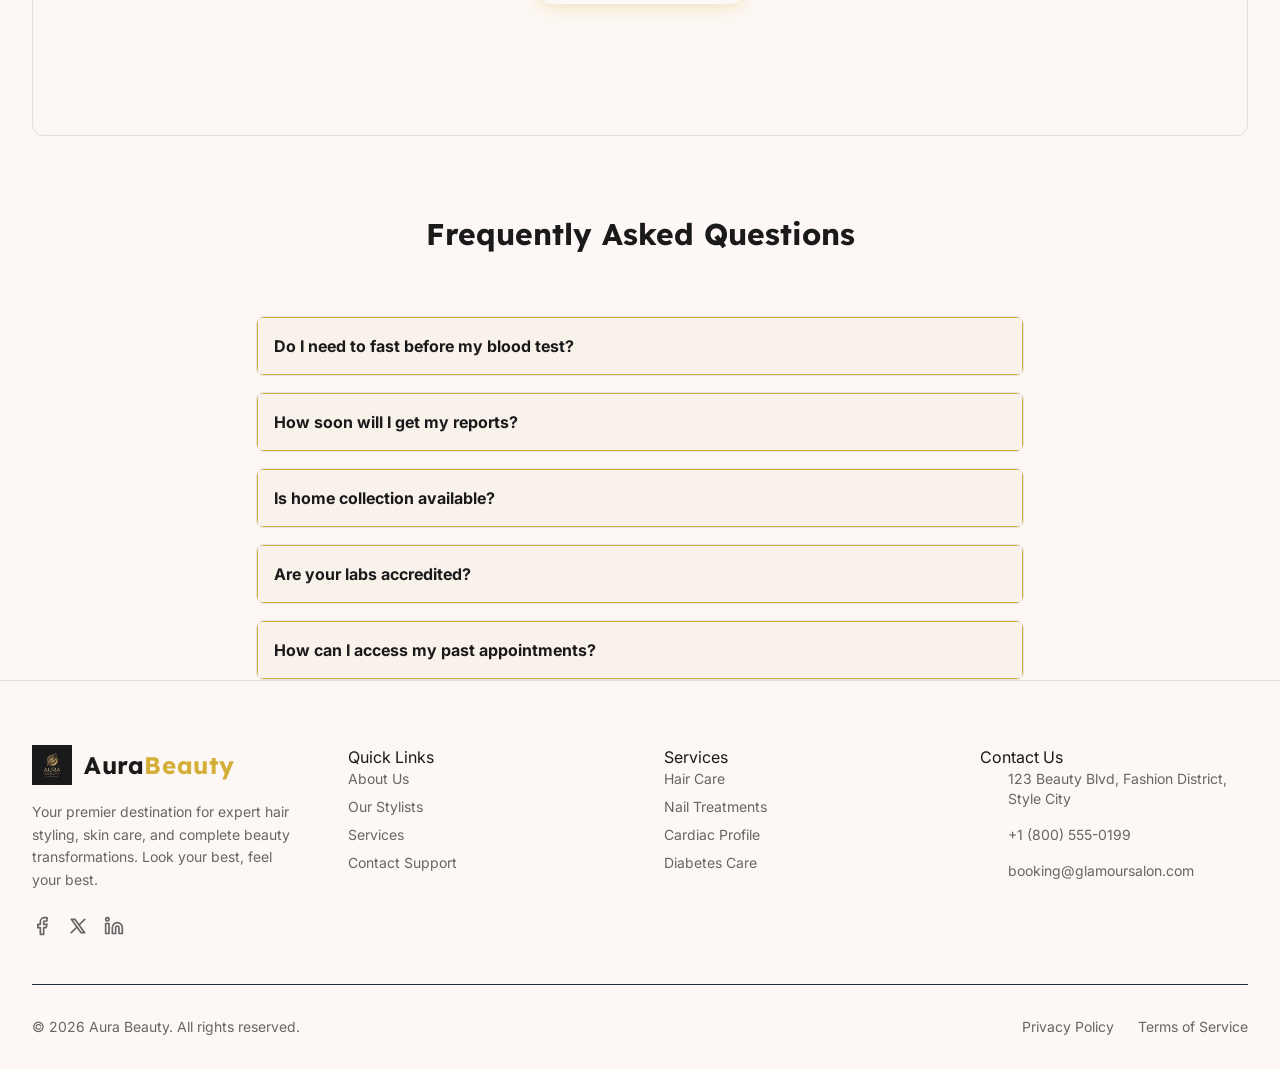
==== commit 2e270e03: "Update gallery cards to use strictly black text on gold hover background" ====
--- a/contact.html
+++ b/contact.html
@@ -1,4 +1,4 @@
-﻿<!DOCTYPE html>
+<!DOCTYPE html>
 <html lang="en" data-theme="light">
 
 <head>
@@ -234,7 +234,7 @@
                     <div class="mt-8 pt-8 border-t border-brand-border/50 text-center">
                         <span class="block text-brand-accent text-xs font-bold uppercase tracking-widest mb-4">Follow
                             Us</span>
-                        <div class="flex justify-center space-x-4">
+                        <div class="flex justify-center space-x-6">
                             <a href="#"
                                 class="w-12 h-12 rounded-full border border-brand-border flex items-center justify-center text-brand-textSec hover:text-brand-accent hover:border-brand-accent hover:bg-brand-bgSec hover:scale-110 transition-all duration-300 hover:shadow-[0_0_15px_rgba(212,175,55,0.4)]">
                                 <svg xmlns="http://www.w3.org/2000/svg" width="20" height="20" viewBox="0 0 24 24"
@@ -262,16 +262,6 @@
                                     <path d="M4 20l6.768 -6.768m2.46 -2.46l6.772 -6.772" />
                                 </svg>
                             </a>
-                            <a href="#"
-                                class="w-12 h-12 rounded-full border border-brand-border flex items-center justify-center text-brand-textSec hover:text-brand-accent hover:border-brand-accent hover:bg-brand-bgSec hover:scale-110 transition-all duration-300 hover:shadow-[0_0_15px_rgba(212,175,55,0.4)]">
-                                <svg xmlns="http://www.w3.org/2000/svg" width="20" height="20" viewBox="0 0 24 24"
-                                    fill="none" stroke="currentColor" stroke-width="2" stroke-linecap="round"
-                                    stroke-linejoin="round" class="h-5 w-5">
-                                    <path
-                                        d="M2.5 17a24.12 24.12 0 0 1 0-10 2 2 0 0 1 1.4-1.4 49.56 49.56 0 0 1 16.2 0A2 2 0 0 1 21.5 7a24.12 24.12 0 0 1 0 10 2 2 0 0 1-1.4 1.4 49.55 49.55 0 0 1-16.2 0A2 2 0 0 1 2.5 17z" />
-                                    <path d="m10 15 5-3-5-3z" />
-                                </svg>
-                            </a>
                         </div>
                     </div>
                 </div>
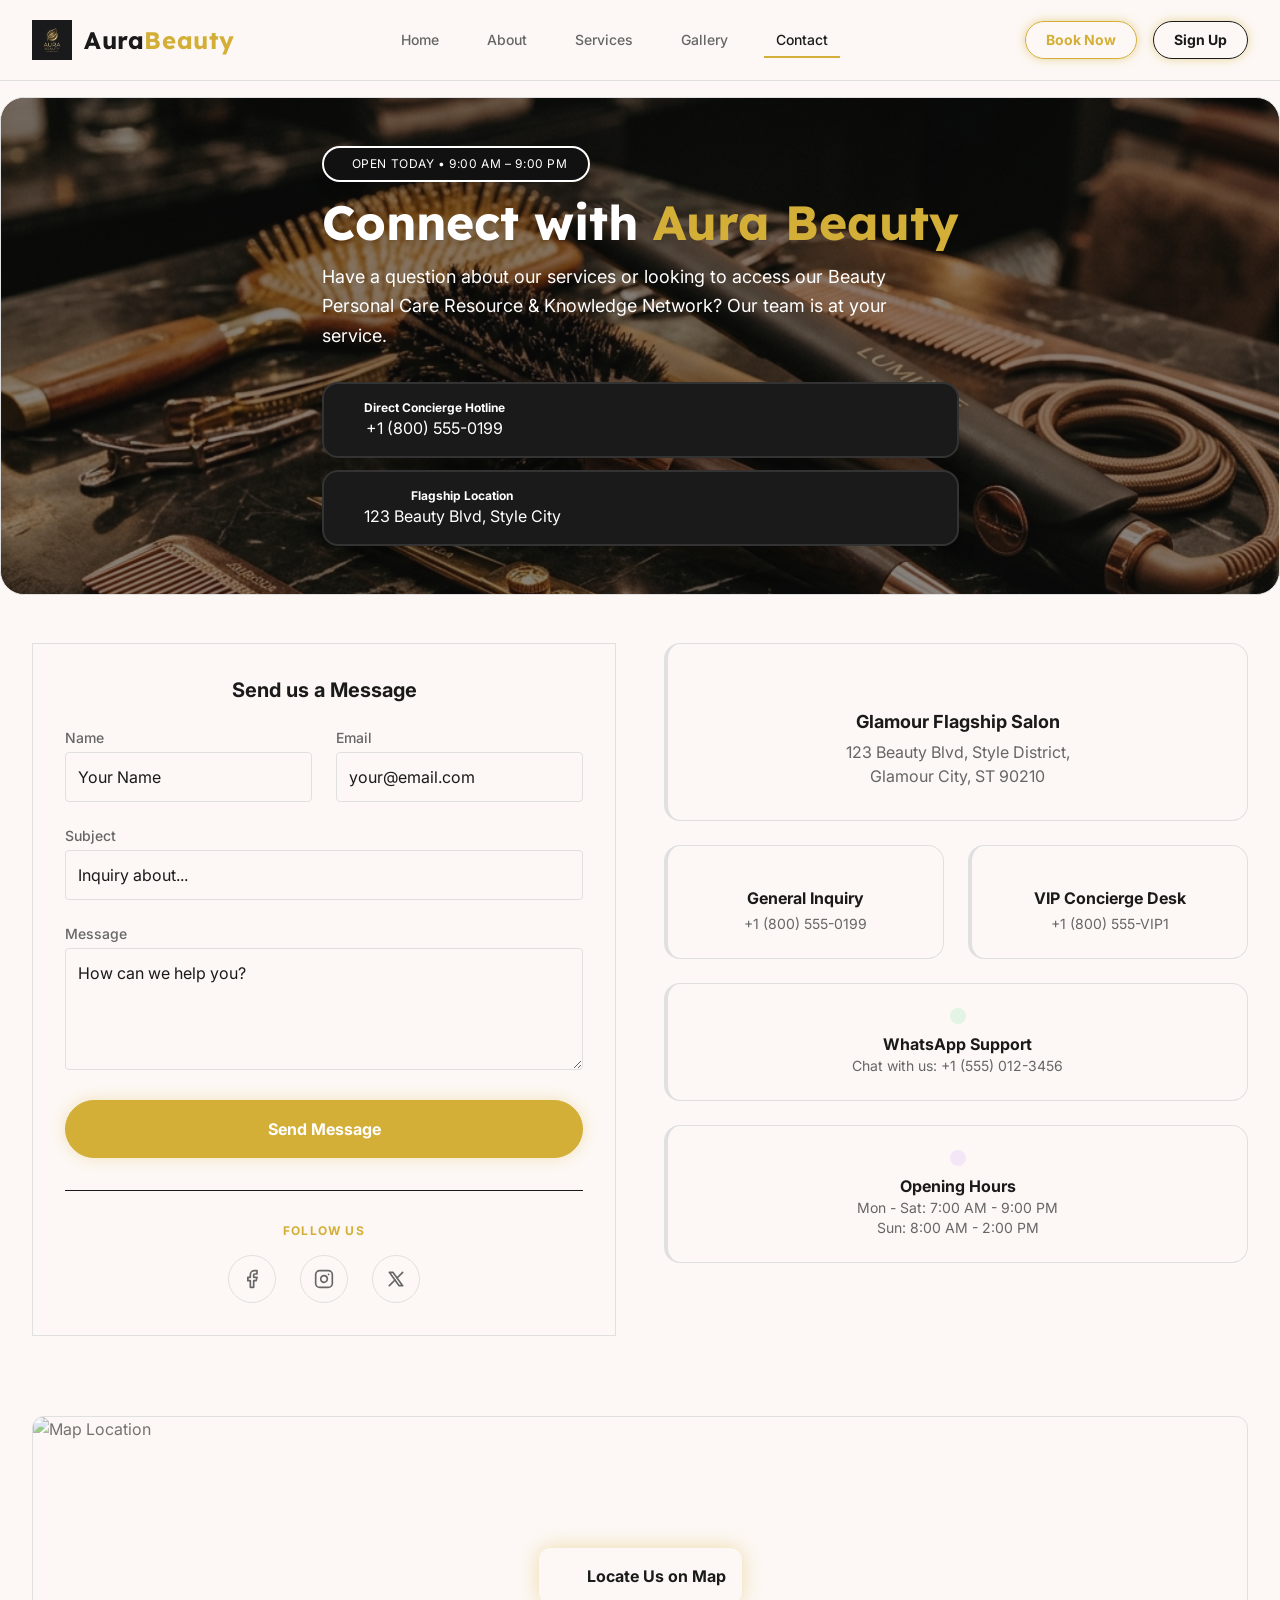
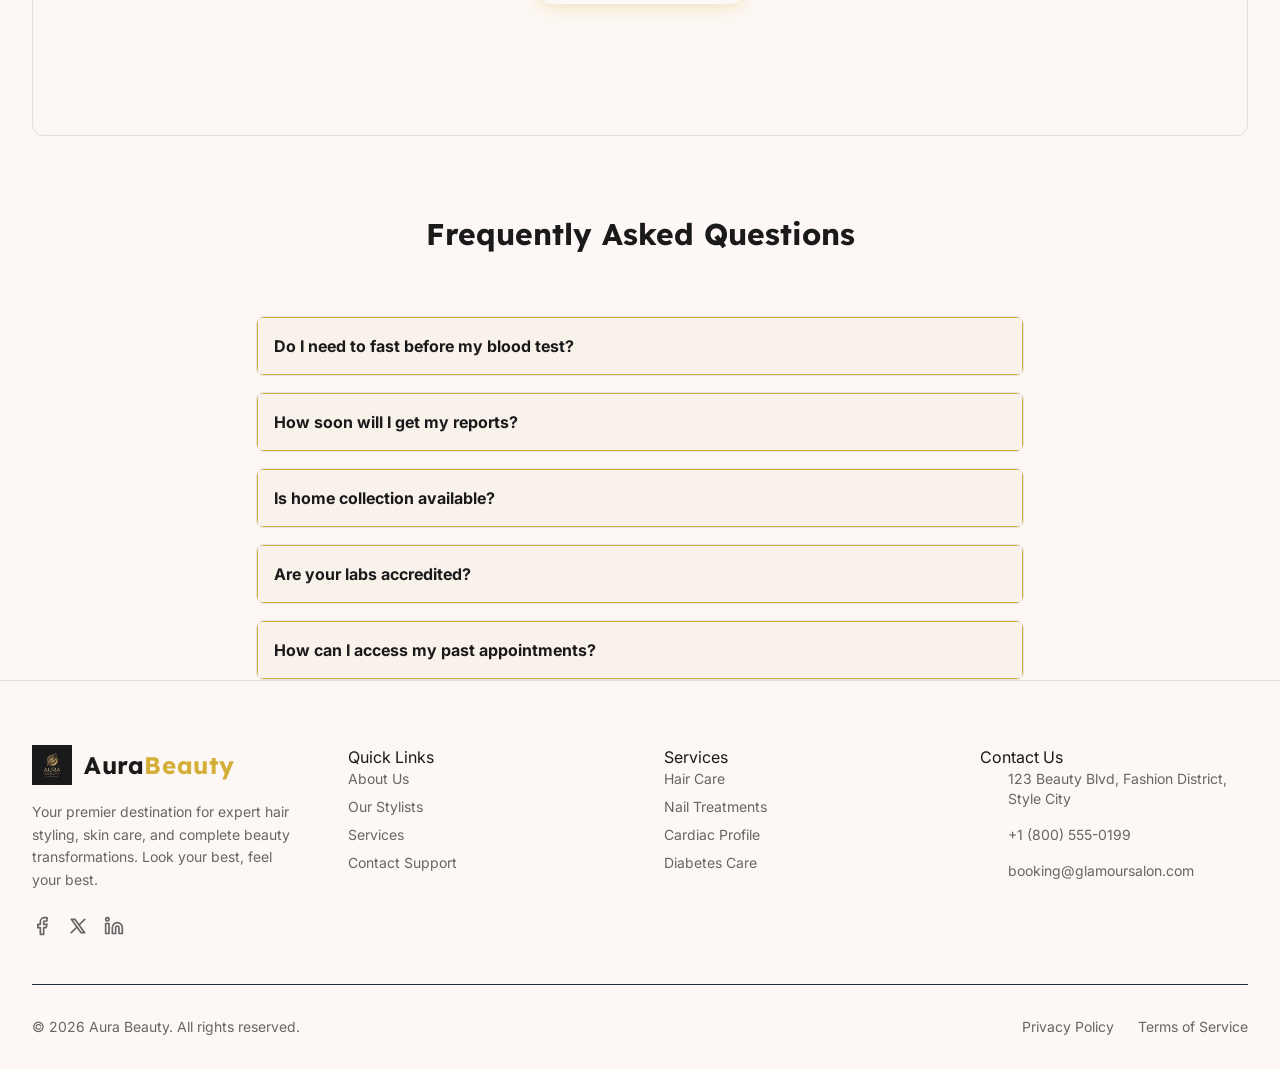
==== commit a66d7370: "Fix social media icon spacing in contact page to be perfectly equal using gap-6" ====
--- a/contact.html
+++ b/contact.html
@@ -234,7 +234,7 @@
                     <div class="mt-8 pt-8 border-t border-brand-border/50 text-center">
                         <span class="block text-brand-accent text-xs font-bold uppercase tracking-widest mb-4">Follow
                             Us</span>
-                        <div class="flex justify-center space-x-6">
+                        <div class="flex justify-center gap-6">
                             <a href="#"
                                 class="w-12 h-12 rounded-full border border-brand-border flex items-center justify-center text-brand-textSec hover:text-brand-accent hover:border-brand-accent hover:bg-brand-bgSec hover:scale-110 transition-all duration-300 hover:shadow-[0_0_15px_rgba(212,175,55,0.4)]">
                                 <svg xmlns="http://www.w3.org/2000/svg" width="20" height="20" viewBox="0 0 24 24"
